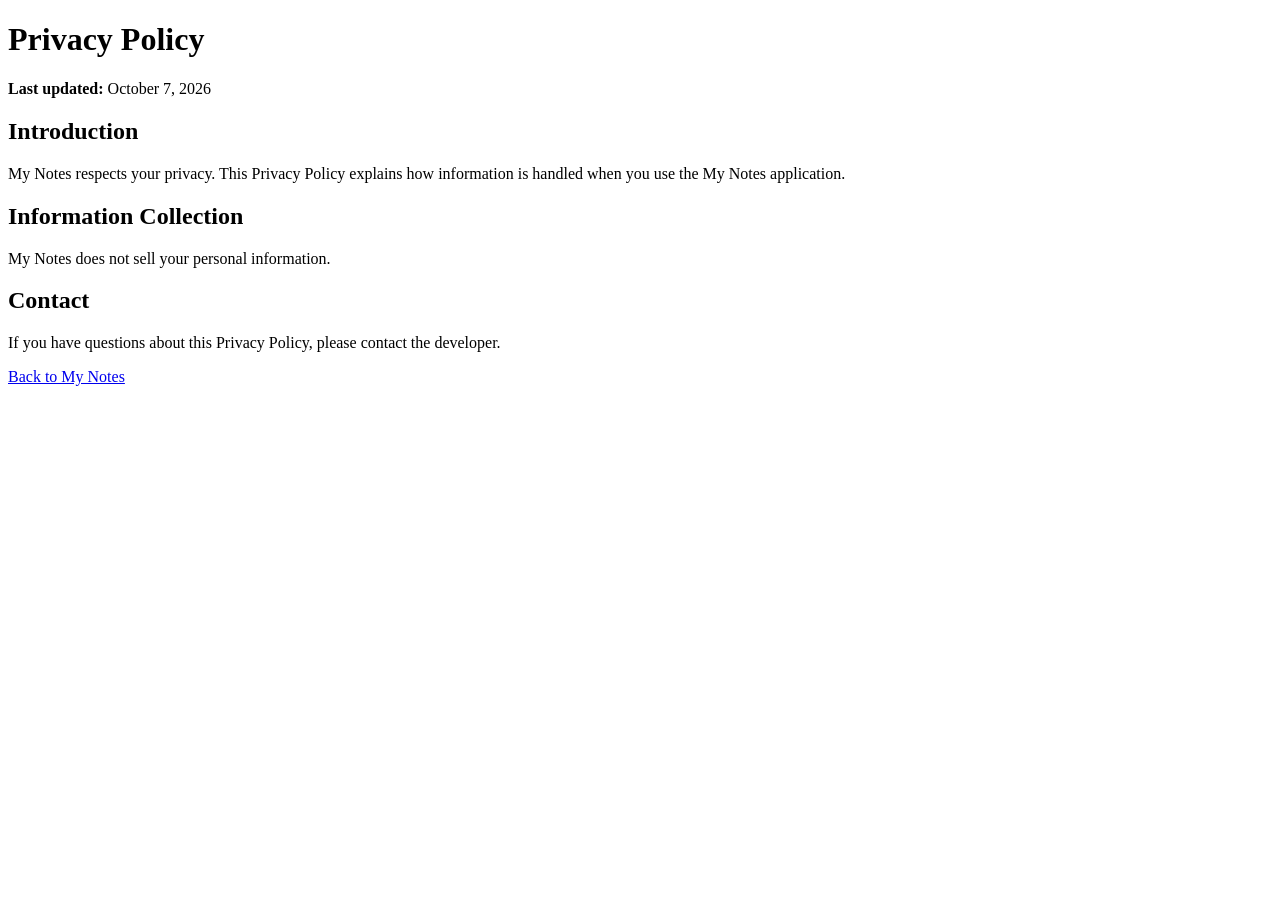
==== privacy.html @ 50a2fc1c "Create privacy.html" ====
<!DOCTYPE html>
<html lang="en">
<head>
    <meta charset="UTF-8">
    <meta name="viewport" content="width=device-width, initial-scale=1.0">

    <title>Privacy Policy - My Notes</title>

    <link rel="stylesheet" href="style.css">
</head>

<body>

<main class="container">

    <h1>Privacy Policy</h1>

    <p><strong>Last updated:</strong> October 7, 2026</p>

    <h2>Introduction</h2>

    <p>
        My Notes respects your privacy. This Privacy Policy explains
        how information is handled when you use the My Notes application.
    </p>

    <h2>Information Collection</h2>

    <p>
        My Notes does not sell your personal information.
    </p>

    <!-- Put your complete privacy policy here -->

    <h2>Contact</h2>

    <p>
        If you have questions about this Privacy Policy, please contact
        the developer.
    </p>

    <p>
        <a href="index.html">Back to My Notes</a>
    </p>

</main>

</body>
</html>
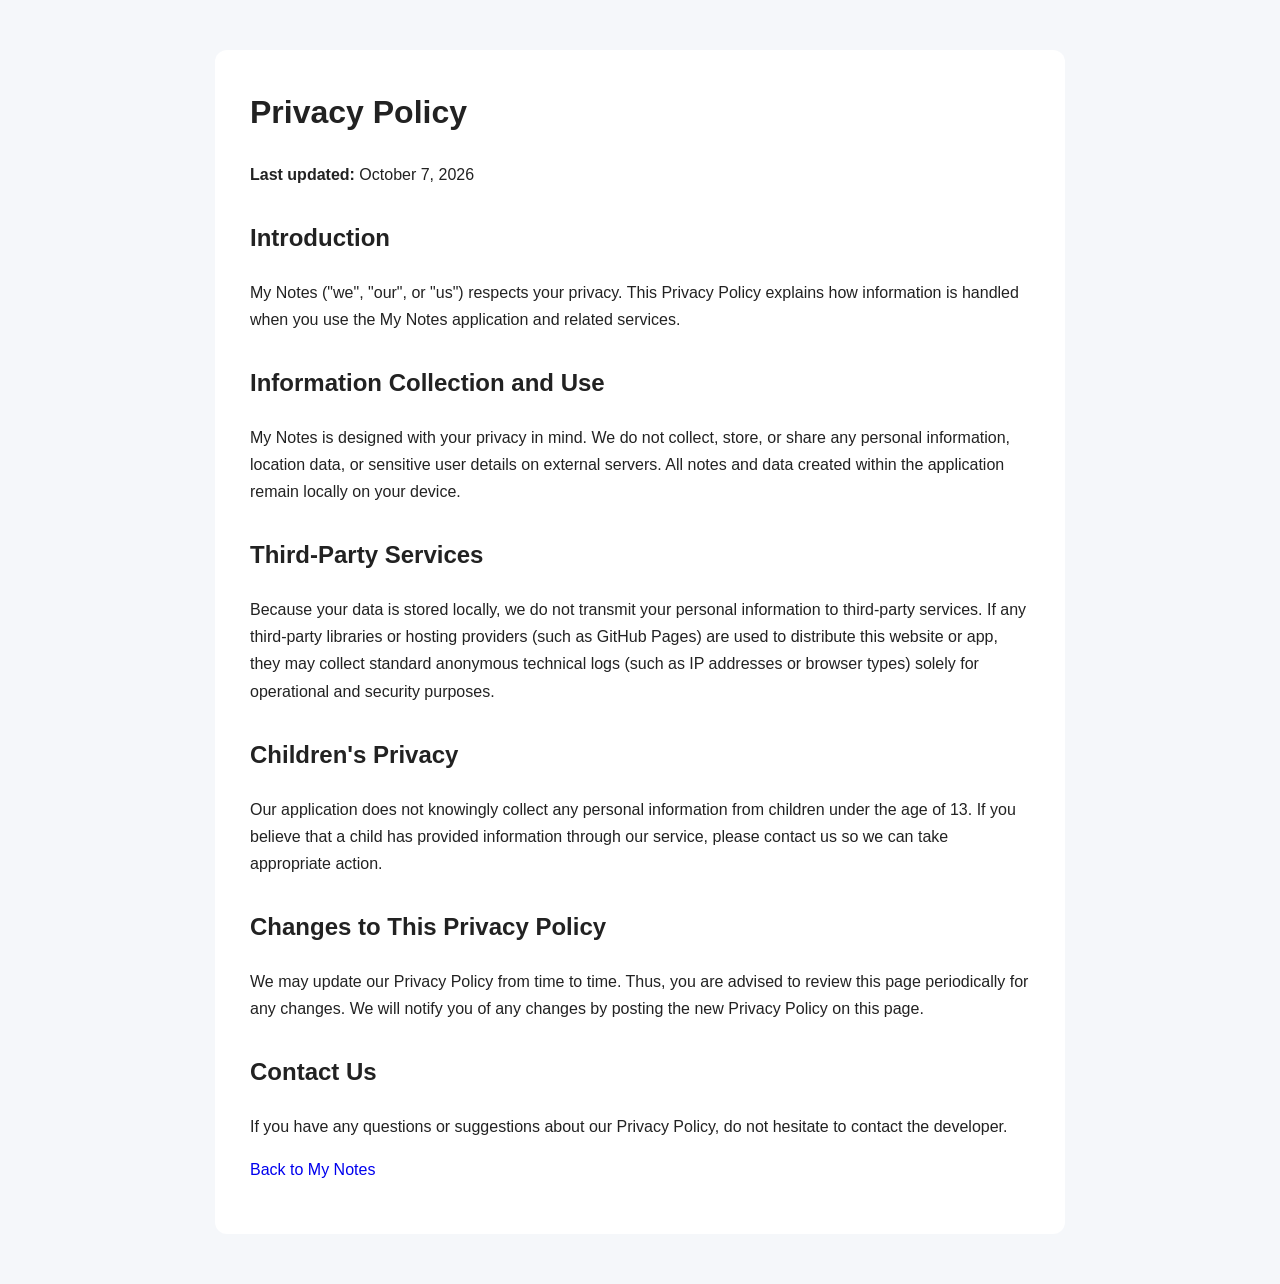
==== commit ad00b46f: "Update privacy policy content and structure" ====
--- a/privacy.html
+++ b/privacy.html
@@ -3,12 +3,9 @@
 <head>
     <meta charset="UTF-8">
     <meta name="viewport" content="width=device-width, initial-scale=1.0">
-
     <title>Privacy Policy - My Notes</title>
-
     <link rel="stylesheet" href="style.css">
 </head>
-
 <body>
 
 <main class="container">
@@ -18,25 +15,40 @@
     <p><strong>Last updated:</strong> October 7, 2026</p>
 
     <h2>Introduction</h2>
-
     <p>
-        My Notes respects your privacy. This Privacy Policy explains
-        how information is handled when you use the My Notes application.
+        My Notes ("we", "our", or "us") respects your privacy. This Privacy Policy explains
+        how information is handled when you use the My Notes application and related services.
     </p>
 
-    <h2>Information Collection</h2>
-
+    <h2>Information Collection and Use</h2>
     <p>
-        My Notes does not sell your personal information.
+        My Notes is designed with your privacy in mind. We do not collect, store, or share any personal information, 
+        location data, or sensitive user details on external servers. All notes and data created within the application 
+        remain locally on your device.
     </p>
 
-    <!-- Put your complete privacy policy here -->
+    <h2>Third-Party Services</h2>
+    <p>
+        Because your data is stored locally, we do not transmit your personal information to third-party services. 
+        If any third-party libraries or hosting providers (such as GitHub Pages) are used to distribute this website or app, 
+        they may collect standard anonymous technical logs (such as IP addresses or browser types) solely for operational and security purposes.
+    </p>
 
-    <h2>Contact</h2>
+    <h2>Children's Privacy</h2>
+    <p>
+        Our application does not knowingly collect any personal information from children under the age of 13. 
+        If you believe that a child has provided information through our service, please contact us so we can take appropriate action.
+    </p>
 
+    <h2>Changes to This Privacy Policy</h2>
     <p>
-        If you have questions about this Privacy Policy, please contact
-        the developer.
+        We may update our Privacy Policy from time to time. Thus, you are advised to review this page periodically 
+        for any changes. We will notify you of any changes by posting the new Privacy Policy on this page.
+    </p>
+
+    <h2>Contact Us</h2>
+    <p>
+        If you have any questions or suggestions about our Privacy Policy, do not hesitate to contact the developer.
     </p>
 
     <p>
--- a/style.css
+++ b/style.css
@@ -0,0 +1,39 @@
+* {
+    box-sizing: border-box;
+}
+
+body {
+    margin: 0;
+    font-family: Arial, sans-serif;
+    background: #f5f7fa;
+    color: #222;
+    line-height: 1.7;
+}
+
+.container {
+    max-width: 850px;
+    margin: 50px auto;
+    padding: 35px;
+    background: white;
+    border-radius: 12px;
+}
+
+h1 {
+    margin-top: 0;
+}
+
+h2 {
+    margin-top: 30px;
+}
+
+a {
+    text-decoration: none;
+}
+
+.links {
+    margin-top: 30px;
+}
+
+.links a {
+    margin-right: 20px;
+}
